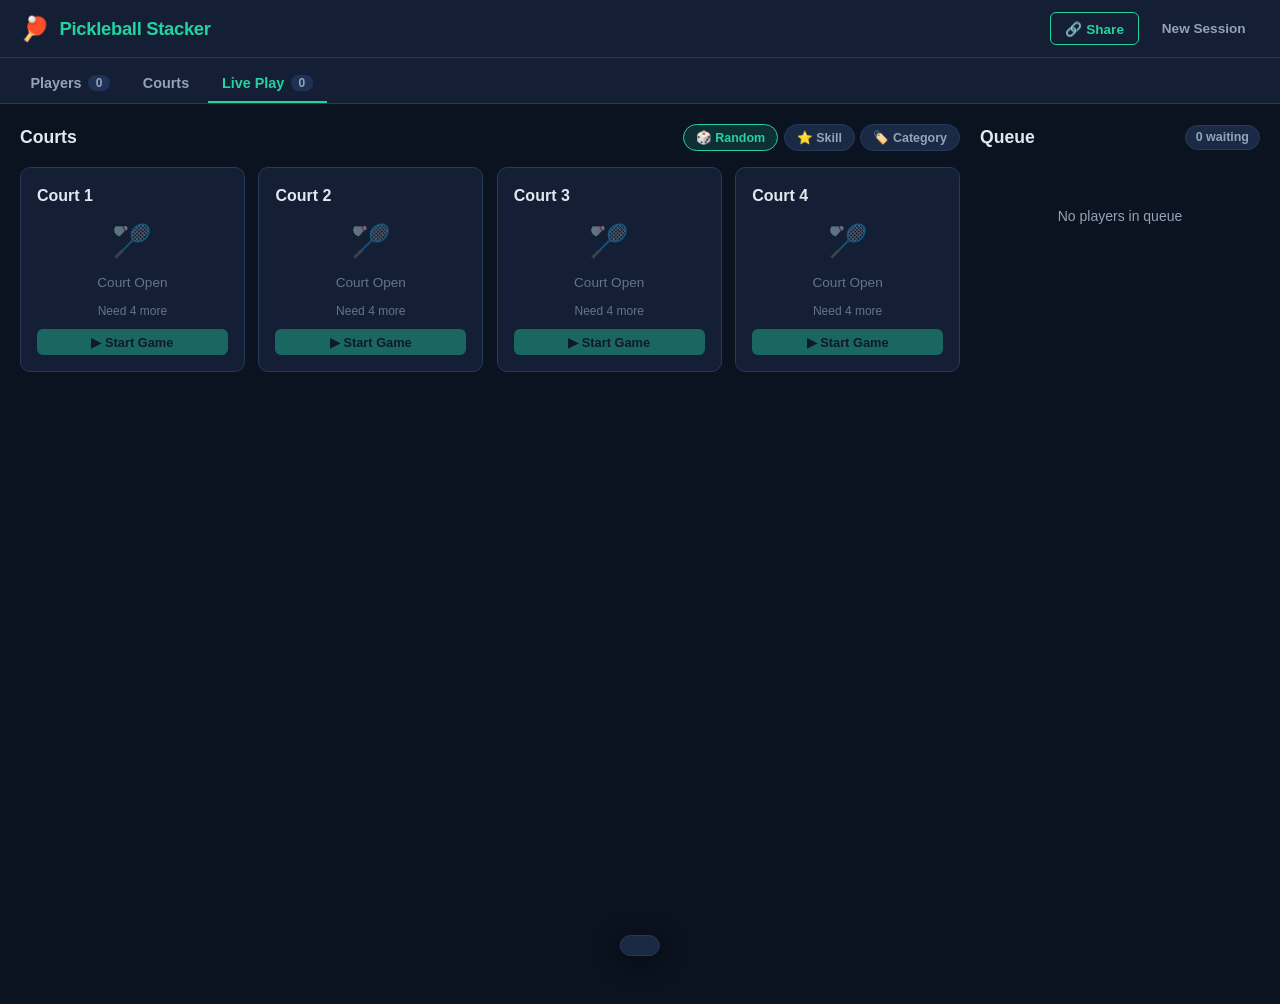
==== index.html @ a3f6d0ac "Add Pickleball Stacker open play management app Full-featured digital stacking app with: - Player ma" ====
<!DOCTYPE html>
<html lang="en">
<head>
  <meta charset="UTF-8">
  <meta name="viewport" content="width=device-width, initial-scale=1.0">
  <title>Pickleball Stacker</title>
  <link rel="stylesheet" href="styles.css">
</head>
<body>
<div id="app">

  <!-- Header -->
  <header class="app-header">
    <div class="header-left">
      <span class="app-logo">🏓</span>
      <span class="app-title">Pickleball Stacker</span>
    </div>
    <div class="header-right">
      <button class="btn btn-outline" onclick="showShareModal()">🔗 Share</button>
      <button class="btn btn-ghost" onclick="confirmNewSession()">New Session</button>
    </div>
  </header>

  <!-- Tab Navigation -->
  <nav class="tab-nav">
    <button class="tab-btn" data-tab="players" onclick="switchTab('players')">
      Players <span class="tab-badge" id="badge-players">0</span>
    </button>
    <button class="tab-btn" data-tab="courts" onclick="switchTab('courts')">Courts</button>
    <button class="tab-btn active" data-tab="play" onclick="switchTab('play')">
      Live Play <span class="tab-badge active" id="badge-playing">0</span>
    </button>
  </nav>

  <!-- Main Content -->
  <main class="main-content">

    <!-- ── Players Tab ── -->
    <div id="tab-players" class="tab-panel">
      <div class="panel-header">
        <div>
          <h2>Players</h2>
          <div class="player-stats" id="player-stats"></div>
        </div>
        <div class="panel-actions">
          <button class="btn btn-secondary" onclick="showBulkModal()">+ Bulk Add</button>
          <button class="btn btn-primary" onclick="showAddPlayerModal()">+ Add Player</button>
        </div>
      </div>
      <div id="players-list" class="players-list"></div>
      <div id="players-empty" class="empty-state">
        <div class="empty-icon">👥</div>
        <p>No players yet.</p>
        <p class="empty-hint">Add players to get started!</p>
      </div>
    </div>

    <!-- ── Courts Tab ── -->
    <div id="tab-courts" class="tab-panel">
      <div class="panel-header">
        <h2>Courts</h2>
        <div class="counter-control">
          <button class="counter-btn" onclick="removeCourt()">−</button>
          <span id="court-count-display">4</span>
          <span class="counter-label">courts</span>
          <button class="counter-btn" onclick="addCourt()">+</button>
        </div>
      </div>
      <div id="courts-config" class="courts-config-list"></div>

      <div class="settings-card">
        <h3>Pairing Mode</h3>
        <p class="setting-hint">How players are selected when a court opens up</p>
        <div class="btn-group" id="pairing-mode-group">
          <button class="btn btn-sm mode-btn active" data-mode="random" onclick="setPairingMode('random')">🎲 Random</button>
          <button class="btn btn-sm mode-btn" data-mode="skill" onclick="setPairingMode('skill')">⭐ By Skill</button>
          <button class="btn btn-sm mode-btn" data-mode="category" onclick="setPairingMode('category')">🏷️ By Category</button>
        </div>

        <h3 style="margin-top:1.5rem">Game Format</h3>
        <p class="setting-hint">What happens when a game ends</p>
        <div class="btn-group" id="format-group">
          <button class="btn btn-sm format-btn active" data-format="rotation" onclick="setGameFormat('rotation')">🔄 Full Rotation</button>
          <button class="btn btn-sm format-btn" data-format="winners" onclick="setGameFormat('winners')">👑 Winners Stay</button>
        </div>
      </div>
    </div>

    <!-- ── Live Play Tab ── -->
    <div id="tab-play" class="tab-panel active">
      <div class="live-layout">

        <!-- Courts Column -->
        <div class="live-courts-col">
          <div class="live-col-header">
            <h2>Courts</h2>
            <div class="pairing-pills" id="pairing-pills">
              <button class="pill active" data-mode="random" onclick="setPairingMode('random')">🎲 Random</button>
              <button class="pill" data-mode="skill" onclick="setPairingMode('skill')">⭐ Skill</button>
              <button class="pill" data-mode="category" onclick="setPairingMode('category')">🏷️ Category</button>
            </div>
          </div>
          <div id="courts-grid" class="courts-grid"></div>
        </div>

        <!-- Queue Column -->
        <div class="live-queue-col">
          <div class="live-col-header">
            <h2>Queue</h2>
            <span class="queue-badge" id="queue-count">0 waiting</span>
          </div>
          <div id="queue-list" class="queue-list"></div>
          <div id="queue-empty" class="empty-state small" style="display:none">
            <p>No players in queue</p>
          </div>

          <div class="sitting-section" id="sitting-section" style="display:none">
            <h3>Sitting Out</h3>
            <div id="sitting-list" class="sitting-list"></div>
          </div>
        </div>

      </div>
    </div>

  </main>
</div>

<!-- ══════════ MODALS ══════════ -->

<!-- Add / Edit Player -->
<div id="modal-player" class="modal-overlay" onclick="closeModal('modal-player')">
  <div class="modal" onclick="event.stopPropagation()">
    <div class="modal-header">
      <h3 id="modal-player-title">Add Player</h3>
      <button class="modal-close" onclick="closeModal('modal-player')">✕</button>
    </div>
    <div class="modal-body">
      <input type="hidden" id="edit-player-id">
      <div class="form-group">
        <label>Name</label>
        <input type="text" id="player-name-input" class="form-input" placeholder="Player name"
               onkeydown="if(event.key==='Enter') savePlayer()">
      </div>
      <div class="form-group">
        <label>Skill Level</label>
        <div class="star-input" id="skill-stars" data-target="skill-value"></div>
        <input type="hidden" id="skill-value" value="3">
        <div class="skill-labels">
          <span>1 – Beginner</span><span>3 – Intermediate</span><span>5 – Advanced</span>
        </div>
      </div>
      <div class="form-group">
        <label>Category</label>
        <select id="category-select" class="form-select"></select>
      </div>
      <div class="form-group">
        <label>Status</label>
        <select id="status-select" class="form-select">
          <option value="queue">In Queue</option>
          <option value="sitting">Sitting Out</option>
        </select>
      </div>
    </div>
    <div class="modal-footer">
      <button class="btn btn-ghost" onclick="closeModal('modal-player')">Cancel</button>
      <button class="btn btn-primary" onclick="savePlayer()">Save Player</button>
    </div>
  </div>
</div>

<!-- Bulk Add -->
<div id="modal-bulk" class="modal-overlay" onclick="closeModal('modal-bulk')">
  <div class="modal modal-wide" onclick="event.stopPropagation()">
    <div class="modal-header">
      <h3>Bulk Add Players</h3>
      <button class="modal-close" onclick="closeModal('modal-bulk')">✕</button>
    </div>
    <div class="modal-body">
      <p class="helper-text">One player per line. Optionally add skill (1–5) and category, comma-separated.</p>
      <div class="bulk-example">
        <strong>Examples:</strong><br>
        John Smith<br>
        Jane Doe, 4, Women's<br>
        Bob Jones, 3, Men's
      </div>
      <textarea id="bulk-text" class="form-textarea" rows="10"
                placeholder="John Smith&#10;Jane Doe, 4, Women's&#10;Bob Jones, 3, Men's"></textarea>
      <div class="form-row">
        <div class="form-group">
          <label>Default Skill</label>
          <div class="star-input" id="bulk-skill-stars" data-target="bulk-skill-value"></div>
          <input type="hidden" id="bulk-skill-value" value="3">
        </div>
        <div class="form-group">
          <label>Default Category</label>
          <select id="bulk-category" class="form-select"></select>
        </div>
      </div>
    </div>
    <div class="modal-footer">
      <button class="btn btn-ghost" onclick="closeModal('modal-bulk')">Cancel</button>
      <button class="btn btn-primary" onclick="bulkAddPlayers()">Add Players</button>
    </div>
  </div>
</div>

<!-- Share Session -->
<div id="modal-share" class="modal-overlay" onclick="closeModal('modal-share')">
  <div class="modal" onclick="event.stopPropagation()">
    <div class="modal-header">
      <h3>Share Session</h3>
      <button class="modal-close" onclick="closeModal('modal-share')">✕</button>
    </div>
    <div class="modal-body">
      <p class="helper-text">Send this link to transfer the session to another host. They'll see the current players, courts, and queue.</p>
      <div class="share-url-row">
        <input type="text" id="share-url-input" class="form-input" readonly>
        <button class="btn btn-primary" onclick="copyShareUrl()">Copy</button>
      </div>
      <p id="share-feedback" class="share-feedback"></p>
    </div>
  </div>
</div>

<!-- End Game -->
<div id="modal-end-game" class="modal-overlay" onclick="closeModal('modal-end-game')">
  <div class="modal" onclick="event.stopPropagation()">
    <div class="modal-header">
      <h3 id="end-game-title">End Game</h3>
      <button class="modal-close" onclick="closeModal('modal-end-game')">✕</button>
    </div>
    <div class="modal-body">
      <div class="end-game-teams">
        <div class="end-team" id="end-team1-display"></div>
        <div class="vs-badge">VS</div>
        <div class="end-team" id="end-team2-display"></div>
      </div>
      <p class="helper-text" style="margin-top:1rem;text-align:center">Who won, or rotate all out?</p>
    </div>
    <div class="modal-footer end-footer">
      <button class="btn btn-outline" onclick="resolveGame(null)">🔄 All Rotate</button>
      <button class="btn btn-success" onclick="resolveGame('team1')">🏆 Team 1 Wins</button>
      <button class="btn btn-success" onclick="resolveGame('team2')">🏆 Team 2 Wins</button>
    </div>
  </div>
</div>

<!-- Toast -->
<div id="toast" class="toast"></div>

<script src="app.js"></script>
</body>
</html>
---- styles.css ----
/* ============================================================
   PICKLEBALL STACKER — Styles
   ============================================================ */

:root {
  --bg:          #0b1220;
  --surface:     #141f35;
  --surface-2:   #1a2a45;
  --surface-3:   #1f3255;
  --border:      #263a5a;
  --primary:     #22d3a0;
  --primary-dk:  #16a07a;
  --secondary:   #fbbf24;
  --danger:      #f04438;
  --success:     #22c55e;
  --text:        #e2e8f0;
  --text-muted:  #94a3b8;
  --text-dim:    #64748b;
  --shadow:      0 4px 24px rgba(0,0,0,.5);
  --radius:      10px;
  --radius-sm:   6px;
  --header-h:    58px;
  --nav-h:       46px;
}

* { box-sizing: border-box; margin: 0; padding: 0; }

html, body { height: 100%; }

body {
  font-family: -apple-system, BlinkMacSystemFont, 'Segoe UI', sans-serif;
  background: var(--bg);
  color: var(--text);
  font-size: 14px;
  line-height: 1.5;
  overflow: hidden;
}

/* ── Header ── */
.app-header {
  height: var(--header-h);
  background: var(--surface);
  border-bottom: 1px solid var(--border);
  display: flex;
  align-items: center;
  justify-content: space-between;
  padding: 0 1.25rem;
  position: fixed;
  top: 0; left: 0; right: 0;
  z-index: 100;
}
.header-left { display: flex; align-items: center; gap: .6rem; }
.app-logo { font-size: 1.5rem; }
.app-title { font-size: 1.15rem; font-weight: 700; letter-spacing: -.3px; color: var(--primary); }
.header-right { display: flex; gap: .5rem; }

/* ── Tab Nav ── */
.tab-nav {
  height: var(--nav-h);
  background: var(--surface);
  border-bottom: 1px solid var(--border);
  display: flex;
  position: fixed;
  top: var(--header-h);
  left: 0; right: 0;
  z-index: 99;
  padding: 0 1rem;
  gap: .25rem;
  align-items: flex-end;
}
.tab-btn {
  background: none;
  border: none;
  border-bottom: 2px solid transparent;
  color: var(--text-muted);
  font-size: .9rem;
  font-weight: 600;
  padding: .6rem .9rem;
  cursor: pointer;
  display: flex;
  align-items: center;
  gap: .4rem;
  transition: color .15s, border-color .15s;
  white-space: nowrap;
}
.tab-btn:hover { color: var(--text); }
.tab-btn.active { color: var(--primary); border-bottom-color: var(--primary); }
.tab-badge {
  background: var(--surface-3);
  color: var(--text-muted);
  border-radius: 99px;
  padding: 1px 7px;
  font-size: .75rem;
  font-weight: 700;
  min-width: 22px;
  text-align: center;
}
.tab-badge.active { background: var(--primary-dk); color: #fff; }

/* ── Main Content ── */
.main-content {
  margin-top: calc(var(--header-h) + var(--nav-h));
  height: calc(100vh - var(--header-h) - var(--nav-h));
  overflow: hidden;
  position: relative;
}
.tab-panel {
  display: none;
  height: 100%;
  overflow-y: auto;
  padding: 1.25rem;
}
.tab-panel.active { display: block; }

/* ── Panel Header ── */
.panel-header {
  display: flex;
  align-items: center;
  justify-content: space-between;
  margin-bottom: 1.25rem;
  flex-wrap: wrap;
  gap: .75rem;
}
.panel-header h2 { font-size: 1.2rem; font-weight: 700; }
.panel-actions { display: flex; gap: .5rem; }
.player-stats { font-size: .82rem; color: var(--text-muted); margin-top: .2rem; }

/* ── Buttons ── */
.btn {
  display: inline-flex;
  align-items: center;
  gap: .35rem;
  border: none;
  border-radius: var(--radius-sm);
  font-size: .85rem;
  font-weight: 600;
  padding: .45rem .9rem;
  cursor: pointer;
  transition: background .15s, opacity .15s, transform .1s;
  white-space: nowrap;
  font-family: inherit;
}
.btn:active { transform: scale(.97); }
.btn-primary   { background: var(--primary);   color: #0b1220; }
.btn-primary:hover { background: #34e8b4; }
.btn-secondary { background: var(--surface-3); color: var(--text); }
.btn-secondary:hover { background: #263f6a; }
.btn-outline   { background: transparent; color: var(--primary); border: 1.5px solid var(--primary); }
.btn-outline:hover { background: rgba(34,211,160,.1); }
.btn-ghost     { background: transparent; color: var(--text-muted); }
.btn-ghost:hover { color: var(--text); }
.btn-danger    { background: var(--danger); color: #fff; }
.btn-danger:hover { background: #d93a2e; }
.btn-success   { background: var(--success); color: #fff; }
.btn-success:hover { background: #16a34a; }
.btn-sm { font-size: .8rem; padding: .35rem .7rem; }
.btn-icon { padding: .4rem .5rem; font-size: .9rem; }

.btn-group { display: flex; gap: .35rem; flex-wrap: wrap; }
.mode-btn, .format-btn { background: var(--surface-3); color: var(--text-muted); }
.mode-btn.active, .format-btn.active { background: var(--primary); color: #0b1220; }

/* ── Counter ── */
.counter-control {
  display: flex;
  align-items: center;
  gap: .5rem;
  font-size: .95rem;
  font-weight: 600;
}
.counter-btn {
  width: 30px; height: 30px;
  border-radius: 50%;
  border: 1.5px solid var(--border);
  background: var(--surface-2);
  color: var(--text);
  font-size: 1.1rem;
  cursor: pointer;
  display: flex;
  align-items: center;
  justify-content: center;
  transition: background .15s;
}
.counter-btn:hover { background: var(--surface-3); }
.counter-label { color: var(--text-muted); font-weight: 400; }

/* ── Players List ── */
.players-list { display: flex; flex-direction: column; gap: .5rem; }

.player-card {
  background: var(--surface);
  border: 1px solid var(--border);
  border-radius: var(--radius);
  padding: .75rem 1rem;
  display: flex;
  align-items: center;
  gap: .75rem;
  transition: border-color .15s;
}
.player-card:hover { border-color: var(--surface-3); }
.player-card.playing { border-color: var(--primary); border-left: 3px solid var(--primary); }
.player-card.sitting { opacity: .55; }

.player-num {
  color: var(--text-dim);
  font-size: .8rem;
  font-weight: 600;
  min-width: 1.5rem;
  text-align: right;
}
.player-name {
  font-weight: 600;
  font-size: .95rem;
  flex: 1;
  min-width: 0;
  overflow: hidden;
  text-overflow: ellipsis;
  white-space: nowrap;
}
.player-meta {
  display: flex;
  align-items: center;
  gap: .5rem;
  flex-shrink: 0;
}
.player-actions {
  display: flex;
  gap: .3rem;
  flex-shrink: 0;
}

/* ── Stars ── */
.stars {
  display: inline-flex;
  gap: 1px;
  font-size: .95rem;
}
.stars .s-on  { color: var(--secondary); }
.stars .s-off { color: var(--surface-3); }

.star-input {
  display: inline-flex;
  gap: 3px;
  cursor: pointer;
}
.star-input .star {
  font-size: 1.5rem;
  color: var(--surface-3);
  transition: color .1s, transform .1s;
  cursor: pointer;
  user-select: none;
}
.star-input .star.on { color: var(--secondary); }
.star-input .star:hover { transform: scale(1.2); }

.skill-labels {
  display: flex;
  justify-content: space-between;
  font-size: .72rem;
  color: var(--text-dim);
  margin-top: .25rem;
}

/* ── Category Tag ── */
.cat-tag {
  font-size: .72rem;
  font-weight: 600;
  padding: 2px 8px;
  border-radius: 99px;
  background: var(--surface-2);
  color: var(--text-muted);
  border: 1px solid var(--border);
  white-space: nowrap;
}
.cat-tag.mens      { background: #1e3a5f; color: #7eb8f7; border-color: #2a4f82; }
.cat-tag.womens    { background: #3d1f40; color: #e879f9; border-color: #5c2f60; }
.cat-tag.mixed     { background: #2d3a1a; color: #86efac; border-color: #3f5224; }
.cat-tag.beginner  { background: #2a1f0e; color: #fbbf24; border-color: #4a3518; }
.cat-tag.intermediate { background: #1a2a40; color: #60a5fa; border-color: #2a3f5f; }
.cat-tag.advanced  { background: #2a0e0e; color: #f87171; border-color: #4a1818; }
.cat-tag.any       { background: var(--surface-2); }

/* ── Status Badge ── */
.status-badge {
  font-size: .72rem;
  font-weight: 600;
  padding: 2px 8px;
  border-radius: 99px;
}
.status-badge.playing { background: rgba(34,211,160,.15); color: var(--primary); }
.status-badge.queue   { background: rgba(251,191,36,.12);  color: var(--secondary); }
.status-badge.sitting { background: var(--surface-2); color: var(--text-dim); }

/* ── Courts Config ── */
.courts-config-list { display: flex; flex-direction: column; gap: .75rem; margin-bottom: 1.5rem; }

.court-config-card {
  background: var(--surface);
  border: 1px solid var(--border);
  border-radius: var(--radius);
  padding: .85rem 1.1rem;
  display: flex;
  align-items: center;
  gap: .85rem;
  flex-wrap: wrap;
}
.court-config-name { font-weight: 700; font-size: .95rem; min-width: 70px; }
.court-config-row { display: flex; align-items: center; gap: .5rem; flex-wrap: wrap; flex: 1; }
.form-input-sm {
  background: var(--surface-2);
  border: 1px solid var(--border);
  border-radius: var(--radius-sm);
  color: var(--text);
  padding: .35rem .6rem;
  font-size: .85rem;
  font-family: inherit;
  outline: none;
  width: 140px;
}
.form-input-sm:focus { border-color: var(--primary); }

.court-exclusive-toggle {
  display: flex;
  align-items: center;
  gap: .4rem;
  font-size: .82rem;
  color: var(--text-muted);
  cursor: pointer;
  user-select: none;
}
.court-exclusive-toggle input[type=checkbox] { accent-color: var(--primary); width: 14px; height: 14px; }

/* ── Settings Card ── */
.settings-card {
  background: var(--surface);
  border: 1px solid var(--border);
  border-radius: var(--radius);
  padding: 1.25rem;
}
.settings-card h3 { font-size: .95rem; font-weight: 700; margin-bottom: .35rem; }
.setting-hint { font-size: .8rem; color: var(--text-muted); margin-bottom: .75rem; }

/* ── Live Play Layout ── */
.live-layout {
  display: grid;
  grid-template-columns: 1fr 280px;
  gap: 1.25rem;
  height: 100%;
}
@media (max-width: 700px) {
  .live-layout { grid-template-columns: 1fr; height: auto; }
}

.live-courts-col, .live-queue-col { display: flex; flex-direction: column; gap: 1rem; min-height: 0; }
.live-col-header {
  display: flex;
  align-items: center;
  justify-content: space-between;
  gap: .75rem;
  flex-wrap: wrap;
}
.live-col-header h2 { font-size: 1.1rem; font-weight: 700; }

/* ── Pairing Pills ── */
.pairing-pills { display: flex; gap: .35rem; }
.pill {
  background: var(--surface-2);
  border: 1.5px solid var(--border);
  border-radius: 99px;
  color: var(--text-muted);
  font-size: .78rem;
  font-weight: 600;
  padding: .3rem .75rem;
  cursor: pointer;
  transition: all .15s;
  white-space: nowrap;
  font-family: inherit;
}
.pill:hover { color: var(--text); border-color: var(--surface-3); }
.pill.active { background: rgba(34,211,160,.15); color: var(--primary); border-color: var(--primary); }

/* ── Courts Grid ── */
.courts-grid {
  display: grid;
  grid-template-columns: repeat(auto-fill, minmax(220px, 1fr));
  gap: .85rem;
}

.court-card {
  background: var(--surface);
  border: 1px solid var(--border);
  border-radius: var(--radius);
  padding: 1rem;
  display: flex;
  flex-direction: column;
  gap: .6rem;
  min-height: 180px;
  transition: border-color .2s;
}
.court-card.active-game {
  border-color: var(--primary);
  box-shadow: 0 0 0 1px var(--primary-dk);
}
.court-card.exclusive { border-color: var(--secondary); }

.court-card-header {
  display: flex;
  align-items: center;
  justify-content: space-between;
}
.court-card-name { font-weight: 700; font-size: 1rem; }
.court-card-timer {
  font-size: .82rem;
  color: var(--primary);
  font-weight: 600;
  font-variant-numeric: tabular-nums;
}
.court-exclusive-label {
  font-size: .72rem;
  font-weight: 600;
  color: var(--secondary);
  padding: 2px 8px;
  background: rgba(251,191,36,.1);
  border-radius: 99px;
  border: 1px solid rgba(251,191,36,.3);
}

.court-teams {
  flex: 1;
  display: flex;
  flex-direction: column;
  gap: .5rem;
}
.team-row {
  background: var(--surface-2);
  border-radius: var(--radius-sm);
  padding: .5rem .7rem;
}
.team-label {
  font-size: .7rem;
  font-weight: 700;
  color: var(--text-dim);
  text-transform: uppercase;
  letter-spacing: .05em;
  margin-bottom: .25rem;
}
.team-players {
  display: flex;
  flex-direction: column;
  gap: .15rem;
}
.team-player-name {
  font-size: .88rem;
  font-weight: 500;
}
.vs-row {
  text-align: center;
  font-size: .75rem;
  font-weight: 700;
  color: var(--text-dim);
  letter-spacing: .1em;
}

.court-open {
  flex: 1;
  display: flex;
  flex-direction: column;
  align-items: center;
  justify-content: center;
  gap: .5rem;
  color: var(--text-dim);
  font-size: .85rem;
}
.court-open-icon { font-size: 2rem; opacity: .4; }

.court-card-footer { display: flex; gap: .5rem; }
.court-card-footer .btn { flex: 1; justify-content: center; }

/* ── Queue ── */
.queue-badge {
  background: var(--surface-2);
  color: var(--text-muted);
  font-size: .78rem;
  font-weight: 600;
  padding: 2px 10px;
  border-radius: 99px;
  border: 1px solid var(--border);
}

.queue-list { display: flex; flex-direction: column; gap: .35rem; }

.queue-item {
  background: var(--surface);
  border: 1px solid var(--border);
  border-radius: var(--radius-sm);
  padding: .55rem .75rem;
  display: flex;
  align-items: center;
  gap: .5rem;
  transition: border-color .15s;
}
.queue-item:hover { border-color: var(--surface-3); }
.queue-pos {
  font-size: .75rem;
  font-weight: 700;
  color: var(--text-dim);
  min-width: 1.4rem;
  text-align: center;
}
.queue-name {
  flex: 1;
  font-weight: 500;
  font-size: .88rem;
  overflow: hidden;
  text-overflow: ellipsis;
  white-space: nowrap;
}
.queue-stars { font-size: .75rem; }
.queue-actions { display: flex; gap: .2rem; flex-shrink: 0; }

.queue-move-btn {
  background: none;
  border: none;
  color: var(--text-dim);
  cursor: pointer;
  padding: .2rem .25rem;
  font-size: .8rem;
  border-radius: 3px;
  transition: color .15s;
}
.queue-move-btn:hover { color: var(--text); }

.queue-sit-btn {
  background: none;
  border: 1px solid var(--border);
  border-radius: 4px;
  color: var(--text-dim);
  font-size: .72rem;
  padding: .15rem .4rem;
  cursor: pointer;
  transition: all .15s;
}
.queue-sit-btn:hover { color: var(--danger); border-color: var(--danger); }

/* ── Sitting Out ── */
.sitting-section { margin-top: 1rem; }
.sitting-section h3 { font-size: .85rem; font-weight: 700; color: var(--text-muted); margin-bottom: .5rem; }
.sitting-list { display: flex; flex-direction: column; gap: .3rem; }

.sitting-item {
  background: var(--surface);
  border: 1px solid var(--border);
  border-radius: var(--radius-sm);
  padding: .45rem .75rem;
  display: flex;
  align-items: center;
  gap: .5rem;
  opacity: .65;
}
.sitting-name { flex: 1; font-size: .85rem; overflow: hidden; text-overflow: ellipsis; white-space: nowrap; }
.sitting-rejoin {
  background: none;
  border: 1px solid var(--border);
  border-radius: 4px;
  color: var(--primary);
  font-size: .72rem;
  padding: .15rem .45rem;
  cursor: pointer;
  transition: all .15s;
}
.sitting-rejoin:hover { background: rgba(34,211,160,.1); }

/* ── Modals ── */
.modal-overlay {
  display: none;
  position: fixed;
  inset: 0;
  background: rgba(0,0,0,.65);
  backdrop-filter: blur(2px);
  z-index: 200;
  align-items: center;
  justify-content: center;
  padding: 1rem;
}
.modal-overlay.open { display: flex; }

.modal {
  background: var(--surface);
  border: 1px solid var(--border);
  border-radius: 14px;
  box-shadow: var(--shadow);
  width: 100%;
  max-width: 440px;
  max-height: 90vh;
  overflow-y: auto;
  animation: slideUp .2s ease;
}
.modal-wide { max-width: 560px; }

@keyframes slideUp {
  from { opacity: 0; transform: translateY(16px); }
  to   { opacity: 1; transform: translateY(0); }
}

.modal-header {
  display: flex;
  align-items: center;
  justify-content: space-between;
  padding: 1.1rem 1.25rem .85rem;
  border-bottom: 1px solid var(--border);
}
.modal-header h3 { font-size: 1rem; font-weight: 700; }
.modal-close {
  background: none;
  border: none;
  color: var(--text-muted);
  font-size: 1rem;
  cursor: pointer;
  padding: .2rem .4rem;
  border-radius: 4px;
  transition: color .15s;
}
.modal-close:hover { color: var(--text); }

.modal-body { padding: 1.1rem 1.25rem; display: flex; flex-direction: column; gap: .9rem; }
.modal-footer {
  padding: .85rem 1.25rem 1.1rem;
  display: flex;
  justify-content: flex-end;
  gap: .5rem;
  border-top: 1px solid var(--border);
}
.end-footer { justify-content: space-between; flex-wrap: wrap; }

/* ── Forms ── */
.form-group { display: flex; flex-direction: column; gap: .4rem; }
.form-group label { font-size: .82rem; font-weight: 600; color: var(--text-muted); }
.form-input {
  background: var(--surface-2);
  border: 1.5px solid var(--border);
  border-radius: var(--radius-sm);
  color: var(--text);
  padding: .55rem .75rem;
  font-size: .9rem;
  font-family: inherit;
  outline: none;
  width: 100%;
  transition: border-color .15s;
}
.form-input:focus { border-color: var(--primary); }
.form-select {
  background: var(--surface-2);
  border: 1.5px solid var(--border);
  border-radius: var(--radius-sm);
  color: var(--text);
  padding: .55rem .75rem;
  font-size: .9rem;
  font-family: inherit;
  outline: none;
  width: 100%;
  cursor: pointer;
  transition: border-color .15s;
  appearance: auto;
}
.form-select:focus { border-color: var(--primary); }
.form-select option { background: var(--surface); }
.form-textarea {
  background: var(--surface-2);
  border: 1.5px solid var(--border);
  border-radius: var(--radius-sm);
  color: var(--text);
  padding: .6rem .75rem;
  font-size: .85rem;
  font-family: inherit;
  outline: none;
  width: 100%;
  resize: vertical;
  transition: border-color .15s;
}
.form-textarea:focus { border-color: var(--primary); }

.form-row { display: grid; grid-template-columns: 1fr 1fr; gap: .85rem; }
.helper-text { font-size: .82rem; color: var(--text-muted); line-height: 1.5; }
.bulk-example {
  font-size: .8rem;
  color: var(--text-dim);
  background: var(--surface-2);
  border: 1px solid var(--border);
  border-radius: var(--radius-sm);
  padding: .6rem .85rem;
  line-height: 1.7;
}

/* ── Share ── */
.share-url-row { display: flex; gap: .5rem; }
.share-url-row .form-input { font-size: .78rem; }
.share-feedback { font-size: .82rem; color: var(--primary); min-height: 1.2rem; }

/* ── End Game Modal ── */
.end-game-teams {
  display: flex;
  gap: .75rem;
  align-items: center;
}
.end-team {
  flex: 1;
  background: var(--surface-2);
  border: 1px solid var(--border);
  border-radius: var(--radius-sm);
  padding: .75rem;
}
.end-team-label {
  font-size: .72rem;
  font-weight: 700;
  text-transform: uppercase;
  letter-spacing: .05em;
  color: var(--text-dim);
  margin-bottom: .35rem;
}
.end-team-player { font-size: .88rem; font-weight: 500; padding: .1rem 0; }
.vs-badge {
  font-size: .8rem;
  font-weight: 700;
  color: var(--text-dim);
  letter-spacing: .1em;
}

/* ── Empty State ── */
.empty-state {
  display: flex;
  flex-direction: column;
  align-items: center;
  justify-content: center;
  padding: 3rem 1rem;
  gap: .5rem;
  color: var(--text-muted);
  text-align: center;
}
.empty-state.small { padding: 1.5rem; }
.empty-icon { font-size: 2.5rem; opacity: .5; }
.empty-hint { font-size: .82rem; color: var(--text-dim); }

/* ── Toast ── */
.toast {
  position: fixed;
  bottom: 1.5rem;
  left: 50%;
  transform: translateX(-50%) translateY(80px);
  background: var(--surface-2);
  border: 1px solid var(--border);
  border-radius: 99px;
  padding: .6rem 1.2rem;
  font-size: .85rem;
  font-weight: 600;
  color: var(--text);
  box-shadow: var(--shadow);
  z-index: 999;
  transition: transform .3s ease;
  white-space: nowrap;
  pointer-events: none;
}
.toast.show { transform: translateX(-50%) translateY(0); }

/* ── Responsive ── */
@media (max-width: 480px) {
  .panel-header { flex-direction: column; align-items: flex-start; }
  .header-right .btn-ghost { display: none; }
  .form-row { grid-template-columns: 1fr; }
  .live-layout { overflow-y: auto; }
}
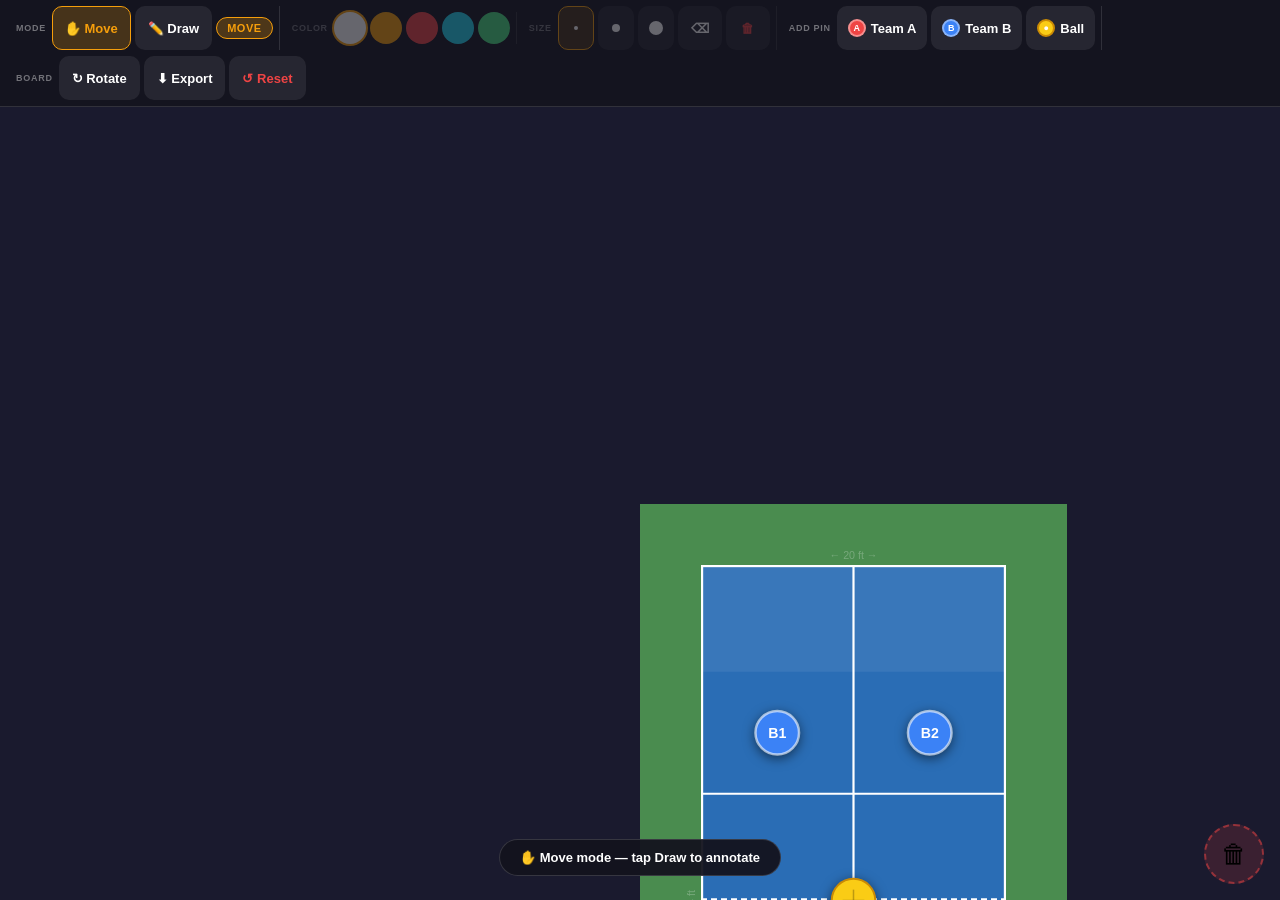
==== commit 2af63767: "Fix Netlify root: replace index.html with Pickleball Canvas Netlify auto-serves index.html at /, byp" ====
--- a/index.html
+++ b/index.html
@@ -1,254 +1,906 @@
 <!DOCTYPE html>
 <html lang="en">
 <head>
-  <meta charset="UTF-8">
-  <meta name="viewport" content="width=device-width, initial-scale=1.0">
-  <title>Pickleball Stacker</title>
-  <link rel="stylesheet" href="styles.css">
+<meta charset="UTF-8" />
+<meta name="viewport" content="width=device-width, initial-scale=1.0, maximum-scale=1.0, user-scalable=no, viewport-fit=cover" />
+<meta name="apple-mobile-web-app-capable" content="yes" />
+<meta name="apple-mobile-web-app-status-bar-style" content="black-translucent" />
+<title>Pickleball Canvas</title>
+<style>
+  /* ─── Reset & base ─────────────────────────────────────────── */
+  *, *::before, *::after { box-sizing: border-box; margin: 0; padding: 0; }
+
+  :root {
+    /* Court colors — change here to retheme */
+    --court-surface: #2a6db5;
+    --court-surround: #4a8c4f;
+    --court-line: #ffffff;
+    --court-kitchen-fill: rgba(255,255,255,0.06);
+    --net-color: #ffffff;
+
+    /* UI */
+    --toolbar-bg: rgba(20,20,30,0.92);
+    --toolbar-border: rgba(255,255,255,0.12);
+    --accent: #f59e0b;
+    --btn-h: 44px;
+    --radius: 10px;
+    --safe-top: env(safe-area-inset-top, 0px);
+    --safe-bottom: env(safe-area-inset-bottom, 0px);
+    --safe-left: env(safe-area-inset-left, 0px);
+    --safe-right: env(safe-area-inset-right, 0px);
+  }
+
+  html, body {
+    width: 100%; height: 100%;
+    overflow: hidden;
+    background: #1a1a2e;
+    font-family: -apple-system, BlinkMacSystemFont, 'SF Pro Display', sans-serif;
+    -webkit-tap-highlight-color: transparent;
+    touch-action: none; /* prevents page scroll/zoom */
+    user-select: none;
+    -webkit-user-select: none;
+  }
+
+  /* ─── App shell ─────────────────────────────────────────────── */
+  #app {
+    display: flex;
+    flex-direction: column;
+    width: 100%;
+    height: 100%;
+    padding-top: var(--safe-top);
+    padding-bottom: var(--safe-bottom);
+    padding-left: var(--safe-left);
+    padding-right: var(--safe-right);
+  }
+
+  /* ─── Toolbar ───────────────────────────────────────────────── */
+  #toolbar {
+    flex-shrink: 0;
+    display: flex;
+    align-items: center;
+    gap: 6px;
+    padding: 6px 10px;
+    background: var(--toolbar-bg);
+    border-bottom: 1px solid var(--toolbar-border);
+    overflow-x: auto;
+    -webkit-overflow-scrolling: touch;
+    scrollbar-width: none;
+    flex-wrap: wrap;
+    min-height: 58px;
+  }
+  #toolbar::-webkit-scrollbar { display: none; }
+
+  .toolbar-group {
+    display: flex;
+    align-items: center;
+    gap: 4px;
+    padding: 0 6px;
+    border-right: 1px solid var(--toolbar-border);
+    flex-shrink: 0;
+  }
+  .toolbar-group:last-child { border-right: none; }
+
+  .toolbar-label {
+    font-size: 9px;
+    font-weight: 700;
+    letter-spacing: 0.08em;
+    text-transform: uppercase;
+    color: rgba(255,255,255,0.4);
+    margin-right: 2px;
+    white-space: nowrap;
+  }
+
+  /* Generic button */
+  .btn {
+    display: flex;
+    align-items: center;
+    justify-content: center;
+    min-width: var(--btn-h);
+    height: var(--btn-h);
+    padding: 0 12px;
+    border-radius: var(--radius);
+    border: 1.5px solid transparent;
+    font-size: 13px;
+    font-weight: 600;
+    color: #fff;
+    background: rgba(255,255,255,0.08);
+    cursor: pointer;
+    transition: background 0.15s, border-color 0.15s, transform 0.1s;
+    flex-shrink: 0;
+    gap: 6px;
+    white-space: nowrap;
+    -webkit-tap-highlight-color: transparent;
+    touch-action: manipulation;
+  }
+  .btn:active { transform: scale(0.94); background: rgba(255,255,255,0.16); }
+  .btn.active {
+    background: rgba(245,158,11,0.22);
+    border-color: var(--accent);
+    color: var(--accent);
+  }
+  .btn.danger { color: #ef4444; }
+  .btn.danger:active { background: rgba(239,68,68,0.2); }
+
+  /* Icon-only square button */
+  .btn-icon {
+    min-width: var(--btn-h);
+    width: var(--btn-h);
+    padding: 0;
+  }
+
+  /* Color swatch buttons */
+  .color-btn {
+    width: 32px; height: 32px;
+    border-radius: 50%;
+    border: 2.5px solid transparent;
+    cursor: pointer;
+    flex-shrink: 0;
+    transition: transform 0.1s, border-color 0.15s;
+    -webkit-tap-highlight-color: transparent;
+    touch-action: manipulation;
+  }
+  .color-btn:active { transform: scale(0.88); }
+  .color-btn.active { border-color: #fff; box-shadow: 0 0 0 2px var(--accent); }
+
+  /* Thickness buttons */
+  .thick-btn {
+    display: flex; align-items: center; justify-content: center;
+    width: 36px; height: var(--btn-h);
+    border-radius: var(--radius);
+    border: 1.5px solid transparent;
+    background: rgba(255,255,255,0.08);
+    cursor: pointer;
+    flex-shrink: 0;
+    transition: background 0.15s, border-color 0.15s;
+    -webkit-tap-highlight-color: transparent;
+    touch-action: manipulation;
+  }
+  .thick-btn.active {
+    background: rgba(245,158,11,0.22);
+    border-color: var(--accent);
+  }
+  .thick-dot {
+    background: #fff;
+    border-radius: 50%;
+  }
+
+  /* Pin palette buttons */
+  .pin-btn {
+    display: flex; align-items: center; justify-content: center;
+    gap: 5px;
+    padding: 0 10px;
+  }
+  .pin-dot {
+    width: 18px; height: 18px;
+    border-radius: 50%;
+    border: 2px solid rgba(255,255,255,0.4);
+    display: flex; align-items: center; justify-content: center;
+    font-size: 9px; font-weight: 800; color: #fff;
+    flex-shrink: 0;
+  }
+
+  /* Mode indicator badge */
+  #mode-badge {
+    font-size: 11px;
+    font-weight: 700;
+    letter-spacing: 0.05em;
+    padding: 4px 10px;
+    border-radius: 20px;
+    background: rgba(245,158,11,0.25);
+    color: var(--accent);
+    border: 1px solid var(--accent);
+    flex-shrink: 0;
+  }
+
+  /* ─── Canvas wrapper ────────────────────────────────────────── */
+  #canvas-wrapper {
+    flex: 1;
+    position: relative;
+    overflow: hidden;
+    display: flex;
+    align-items: center;
+    justify-content: center;
+  }
+
+  /* All layers share same size, stacked via position:absolute */
+  .layer {
+    position: absolute;
+    top: 0; left: 0;
+    touch-action: none;
+  }
+
+  /* ─── Trash zone ────────────────────────────────────────────── */
+  #trash-zone {
+    position: absolute;
+    bottom: 16px; right: 16px;
+    width: 60px; height: 60px;
+    border-radius: 50%;
+    background: rgba(239,68,68,0.15);
+    border: 2px dashed rgba(239,68,68,0.5);
+    display: flex; align-items: center; justify-content: center;
+    font-size: 26px;
+    transition: background 0.2s, border-color 0.2s, transform 0.2s;
+    pointer-events: none; /* dragging logic handles hit-test */
+  }
+  #trash-zone.hot {
+    background: rgba(239,68,68,0.4);
+    border-color: #ef4444;
+    transform: scale(1.15);
+  }
+
+  /* ─── Court rotation wrapper ────────────────────────────────── */
+  #court-rotate {
+    transition: transform 0.4s cubic-bezier(0.4,0,0.2,1);
+    position: relative;
+    flex-shrink: 0;
+  }
+
+  /* ─── Toast ─────────────────────────────────────────────────── */
+  #toast {
+    position: fixed;
+    bottom: calc(24px + var(--safe-bottom));
+    left: 50%;
+    transform: translateX(-50%) translateY(20px);
+    background: rgba(20,20,30,0.95);
+    color: #fff;
+    padding: 10px 20px;
+    border-radius: 20px;
+    font-size: 13px;
+    font-weight: 600;
+    pointer-events: none;
+    opacity: 0;
+    transition: opacity 0.25s, transform 0.25s;
+    z-index: 999;
+    border: 1px solid rgba(255,255,255,0.15);
+  }
+  #toast.show {
+    opacity: 1;
+    transform: translateX(-50%) translateY(0);
+  }
+</style>
 </head>
 <body>
 <div id="app">
-
-  <!-- Header -->
-  <header class="app-header">
-    <div class="header-left">
-      <span class="app-logo">🏓</span>
-      <span class="app-title">Pickleball Stacker</span>
+  <!-- ═══ TOOLBAR ═══════════════════════════════════════════════ -->
+  <div id="toolbar">
+
+    <!-- Mode toggle -->
+    <div class="toolbar-group">
+      <span class="toolbar-label">Mode</span>
+      <button class="btn active" id="btn-move" onclick="setMode('move')">✋ Move</button>
+      <button class="btn" id="btn-draw" onclick="setMode('draw')">✏️ Draw</button>
+      <span id="mode-badge">MOVE</span>
     </div>
-    <div class="header-right">
-      <button class="btn btn-outline" onclick="showShareModal()">🔗 Share</button>
-      <button class="btn btn-ghost" onclick="confirmNewSession()">New Session</button>
+
+    <!-- Draw tools (shown in draw mode) -->
+    <div class="toolbar-group" id="draw-tools">
+      <span class="toolbar-label">Color</span>
+      <!-- Preset colors: white, yellow, red, cyan, lime -->
+      <div class="color-btn active" style="background:#ffffff;" data-color="#ffffff" onclick="setColor(this)"></div>
+      <div class="color-btn" style="background:#f59e0b;" data-color="#f59e0b" onclick="setColor(this)"></div>
+      <div class="color-btn" style="background:#ef4444;" data-color="#ef4444" onclick="setColor(this)"></div>
+      <div class="color-btn" style="background:#22d3ee;" data-color="#22d3ee" onclick="setColor(this)"></div>
+      <div class="color-btn" style="background:#4ade80;" data-color="#4ade80" onclick="setColor(this)"></div>
     </div>
-  </header>
-
-  <!-- Tab Navigation -->
-  <nav class="tab-nav">
-    <button class="tab-btn" data-tab="players" onclick="switchTab('players')">
-      Players <span class="tab-badge" id="badge-players">0</span>
-    </button>
-    <button class="tab-btn" data-tab="courts" onclick="switchTab('courts')">Courts</button>
-    <button class="tab-btn active" data-tab="play" onclick="switchTab('play')">
-      Live Play <span class="tab-badge active" id="badge-playing">0</span>
-    </button>
-  </nav>
-
-  <!-- Main Content -->
-  <main class="main-content">
-
-    <!-- ── Players Tab ── -->
-    <div id="tab-players" class="tab-panel">
-      <div class="panel-header">
-        <div>
-          <h2>Players</h2>
-          <div class="player-stats" id="player-stats"></div>
-        </div>
-        <div class="panel-actions">
-          <button class="btn btn-secondary" onclick="showBulkModal()">+ Bulk Add</button>
-          <button class="btn btn-primary" onclick="showAddPlayerModal()">+ Add Player</button>
-        </div>
-      </div>
-      <div id="players-list" class="players-list"></div>
-      <div id="players-empty" class="empty-state">
-        <div class="empty-icon">👥</div>
-        <p>No players yet.</p>
-        <p class="empty-hint">Add players to get started!</p>
-      </div>
+
+    <div class="toolbar-group" id="draw-thickness">
+      <span class="toolbar-label">Size</span>
+      <div class="thick-btn active" data-size="2" onclick="setThickness(this)"><div class="thick-dot" style="width:4px;height:4px;"></div></div>
+      <div class="thick-btn" data-size="5" onclick="setThickness(this)"><div class="thick-dot" style="width:8px;height:8px;"></div></div>
+      <div class="thick-btn" data-size="10" onclick="setThickness(this)"><div class="thick-dot" style="width:14px;height:14px;"></div></div>
+      <button class="btn btn-icon" id="btn-eraser" onclick="toggleEraser()" title="Eraser">⌫</button>
+      <button class="btn danger btn-icon" onclick="clearDrawing()" title="Clear drawing">🗑</button>
     </div>
 
-    <!-- ── Courts Tab ── -->
-    <div id="tab-courts" class="tab-panel">
-      <div class="panel-header">
-        <h2>Courts</h2>
-        <div class="counter-control">
-          <button class="counter-btn" onclick="removeCourt()">−</button>
-          <span id="court-count-display">4</span>
-          <span class="counter-label">courts</span>
-          <button class="counter-btn" onclick="addCourt()">+</button>
-        </div>
-      </div>
-      <div id="courts-config" class="courts-config-list"></div>
-
-      <div class="settings-card">
-        <h3>Pairing Mode</h3>
-        <p class="setting-hint">How players are selected when a court opens up</p>
-        <div class="btn-group" id="pairing-mode-group">
-          <button class="btn btn-sm mode-btn active" data-mode="random" onclick="setPairingMode('random')">🎲 Random</button>
-          <button class="btn btn-sm mode-btn" data-mode="skill" onclick="setPairingMode('skill')">⭐ By Skill</button>
-          <button class="btn btn-sm mode-btn" data-mode="category" onclick="setPairingMode('category')">🏷️ By Category</button>
-        </div>
-
-        <h3 style="margin-top:1.5rem">Game Format</h3>
-        <p class="setting-hint">What happens when a game ends</p>
-        <div class="btn-group" id="format-group">
-          <button class="btn btn-sm format-btn active" data-format="rotation" onclick="setGameFormat('rotation')">🔄 Full Rotation</button>
-          <button class="btn btn-sm format-btn" data-format="winners" onclick="setGameFormat('winners')">👑 Winners Stay</button>
-        </div>
-      </div>
+    <!-- Pin palette -->
+    <div class="toolbar-group">
+      <span class="toolbar-label">Add Pin</span>
+      <button class="btn pin-btn" onclick="addPin('A')">
+        <div class="pin-dot" style="background:#ef4444;">A</div>Team A
+      </button>
+      <button class="btn pin-btn" onclick="addPin('B')">
+        <div class="pin-dot" style="background:#3b82f6;">B</div>Team B
+      </button>
+      <button class="btn pin-btn" onclick="addPin('ball')">
+        <div class="pin-dot" style="background:#facc15;border-color:#ca8a04;">●</div>Ball
+      </button>
     </div>
 
-    <!-- ── Live Play Tab ── -->
-    <div id="tab-play" class="tab-panel active">
-      <div class="live-layout">
-
-        <!-- Courts Column -->
-        <div class="live-courts-col">
-          <div class="live-col-header">
-            <h2>Courts</h2>
-            <div class="pairing-pills" id="pairing-pills">
-              <button class="pill active" data-mode="random" onclick="setPairingMode('random')">🎲 Random</button>
-              <button class="pill" data-mode="skill" onclick="setPairingMode('skill')">⭐ Skill</button>
-              <button class="pill" data-mode="category" onclick="setPairingMode('category')">🏷️ Category</button>
-            </div>
-          </div>
-          <div id="courts-grid" class="courts-grid"></div>
-        </div>
-
-        <!-- Queue Column -->
-        <div class="live-queue-col">
-          <div class="live-col-header">
-            <h2>Queue</h2>
-            <span class="queue-badge" id="queue-count">0 waiting</span>
-          </div>
-          <div id="queue-list" class="queue-list"></div>
-          <div id="queue-empty" class="empty-state small" style="display:none">
-            <p>No players in queue</p>
-          </div>
-
-          <div class="sitting-section" id="sitting-section" style="display:none">
-            <h3>Sitting Out</h3>
-            <div id="sitting-list" class="sitting-list"></div>
-          </div>
-        </div>
-
-      </div>
+    <!-- Board controls -->
+    <div class="toolbar-group">
+      <span class="toolbar-label">Board</span>
+      <button class="btn" onclick="toggleRotation()">↻ Rotate</button>
+      <button class="btn" onclick="exportImage()">⬇ Export</button>
+      <button class="btn danger" onclick="resetBoard()">↺ Reset</button>
     </div>
 
-  </main>
-</div>
-
-<!-- ══════════ MODALS ══════════ -->
-
-<!-- Add / Edit Player -->
-<div id="modal-player" class="modal-overlay" onclick="closeModal('modal-player')">
-  <div class="modal" onclick="event.stopPropagation()">
-    <div class="modal-header">
-      <h3 id="modal-player-title">Add Player</h3>
-      <button class="modal-close" onclick="closeModal('modal-player')">✕</button>
+  </div>
+
+  <!-- ═══ CANVAS AREA ══════════════════════════════════════════ -->
+  <div id="canvas-wrapper">
+    <!-- Court rotation wrapper — rotated by JS -->
+    <div id="court-rotate">
+      <!-- Layer 1: court background (drawn once) -->
+      <canvas id="court-canvas" class="layer"></canvas>
+      <!-- Layer 2: drawing annotations -->
+      <canvas id="draw-canvas" class="layer"></canvas>
+      <!-- Layer 3: pins (SVG so each pin is individually targetable) -->
+      <svg id="pin-layer" class="layer" style="overflow:visible;"></svg>
     </div>
-    <div class="modal-body">
-      <input type="hidden" id="edit-player-id">
-      <div class="form-group">
-        <label>Name</label>
-        <input type="text" id="player-name-input" class="form-input" placeholder="Player name"
-               onkeydown="if(event.key==='Enter') savePlayer()">
-      </div>
-      <div class="form-group">
-        <label>Skill Level</label>
-        <div class="star-input" id="skill-stars" data-target="skill-value"></div>
-        <input type="hidden" id="skill-value" value="3">
-        <div class="skill-labels">
-          <span>1 – Beginner</span><span>3 – Intermediate</span><span>5 – Advanced</span>
-        </div>
-      </div>
-      <div class="form-group">
-        <label>Category</label>
-        <select id="category-select" class="form-select"></select>
-      </div>
-      <div class="form-group">
-        <label>Status</label>
-        <select id="status-select" class="form-select">
-          <option value="queue">In Queue</option>
-          <option value="sitting">Sitting Out</option>
-        </select>
-      </div>
-    </div>
-    <div class="modal-footer">
-      <button class="btn btn-ghost" onclick="closeModal('modal-player')">Cancel</button>
-      <button class="btn btn-primary" onclick="savePlayer()">Save Player</button>
-    </div>
+
+    <!-- Trash zone overlay (outside court-rotate so it stays fixed) -->
+    <div id="trash-zone">🗑</div>
   </div>
 </div>
 
-<!-- Bulk Add -->
-<div id="modal-bulk" class="modal-overlay" onclick="closeModal('modal-bulk')">
-  <div class="modal modal-wide" onclick="event.stopPropagation()">
-    <div class="modal-header">
-      <h3>Bulk Add Players</h3>
-      <button class="modal-close" onclick="closeModal('modal-bulk')">✕</button>
-    </div>
-    <div class="modal-body">
-      <p class="helper-text">One player per line. Optionally add skill (1–5) and category, comma-separated.</p>
-      <div class="bulk-example">
-        <strong>Examples:</strong><br>
-        John Smith<br>
-        Jane Doe, 4, Women's<br>
-        Bob Jones, 3, Men's
-      </div>
-      <textarea id="bulk-text" class="form-textarea" rows="10"
-                placeholder="John Smith&#10;Jane Doe, 4, Women's&#10;Bob Jones, 3, Men's"></textarea>
-      <div class="form-row">
-        <div class="form-group">
-          <label>Default Skill</label>
-          <div class="star-input" id="bulk-skill-stars" data-target="bulk-skill-value"></div>
-          <input type="hidden" id="bulk-skill-value" value="3">
-        </div>
-        <div class="form-group">
-          <label>Default Category</label>
-          <select id="bulk-category" class="form-select"></select>
-        </div>
-      </div>
-    </div>
-    <div class="modal-footer">
-      <button class="btn btn-ghost" onclick="closeModal('modal-bulk')">Cancel</button>
-      <button class="btn btn-primary" onclick="bulkAddPlayers()">Add Players</button>
-    </div>
-  </div>
-</div>
-
-<!-- Share Session -->
-<div id="modal-share" class="modal-overlay" onclick="closeModal('modal-share')">
-  <div class="modal" onclick="event.stopPropagation()">
-    <div class="modal-header">
-      <h3>Share Session</h3>
-      <button class="modal-close" onclick="closeModal('modal-share')">✕</button>
-    </div>
-    <div class="modal-body">
-      <p class="helper-text">Send this link to transfer the session to another host. They'll see the current players, courts, and queue.</p>
-      <div class="share-url-row">
-        <input type="text" id="share-url-input" class="form-input" readonly>
-        <button class="btn btn-primary" onclick="copyShareUrl()">Copy</button>
-      </div>
-      <p id="share-feedback" class="share-feedback"></p>
-    </div>
-  </div>
-</div>
-
-<!-- End Game -->
-<div id="modal-end-game" class="modal-overlay" onclick="closeModal('modal-end-game')">
-  <div class="modal" onclick="event.stopPropagation()">
-    <div class="modal-header">
-      <h3 id="end-game-title">End Game</h3>
-      <button class="modal-close" onclick="closeModal('modal-end-game')">✕</button>
-    </div>
-    <div class="modal-body">
-      <div class="end-game-teams">
-        <div class="end-team" id="end-team1-display"></div>
-        <div class="vs-badge">VS</div>
-        <div class="end-team" id="end-team2-display"></div>
-      </div>
-      <p class="helper-text" style="margin-top:1rem;text-align:center">Who won, or rotate all out?</p>
-    </div>
-    <div class="modal-footer end-footer">
-      <button class="btn btn-outline" onclick="resolveGame(null)">🔄 All Rotate</button>
-      <button class="btn btn-success" onclick="resolveGame('team1')">🏆 Team 1 Wins</button>
-      <button class="btn btn-success" onclick="resolveGame('team2')">🏆 Team 2 Wins</button>
-    </div>
-  </div>
-</div>
-
-<!-- Toast -->
-<div id="toast" class="toast"></div>
-
-<script src="app.js"></script>
+<div id="toast"></div>
+
+<script>
+/* ━━━━━━━━━━━━━━━━━━━━━━━━━━━━━━━━━━━━━━━━━━━━━━━━━━━━━━━━━━━━
+   CONSTANTS — tweak these to restyle
+   ━━━━━━━━━━━━━━━━━━━━━━━━━━━━━━━━━━━━━━━━━━━━━━━━━━━━━━━━━━━━ */
+const COURT = {
+  // Regulation: 20ft wide × 44ft long
+  ftW: 20, ftH: 44,
+  // Pixels per foot (will be recalculated on resize)
+  pxPerFt: 14,
+  // Colors
+  surface: '#2a6db5',
+  surround: '#4a8c4f',
+  lineColor: '#ffffff',
+  lineWidth: 2,        // court lines (px at base pxPerFt)
+  netColor: '#ffffff',
+  netWidth: 4,
+  kitchenAlpha: 0.07,  // subtle tint for the NVZ
+};
+
+const PADDING_FT = 4; // surround padding in feet on each side
+
+/* ━━━━━━━━━━━━━━━━━━━━━━━━━━━━━━━━━━━━━━━━━━━━━━━━━━━━━━━━━━━━
+   STATE
+   ━━━━━━━━━━━━━━━━━━━━━━━━━━━━━━━━━━━━━━━━━━━━━━━━━━━━━━━━━━━━ */
+let state = {
+  mode: 'move',        // 'move' | 'draw'
+  rotated: false,      // 90° rotation applied
+  drawColor: '#ffffff',
+  drawSize: 2,
+  eraserOn: false,
+  pins: [],            // { id, type, team, label, x, y }  — fractions of court (0–1)
+  pinIdCounter: 0,
+};
+
+/* Default pin layout — fractional court coords (0=left/top, 1=right/bottom) */
+const DEFAULT_PINS = [
+  { type:'player', team:'A', label:'A1', x:0.25, y:0.75 },
+  { type:'player', team:'A', label:'A2', x:0.75, y:0.75 },
+  { type:'player', team:'B', label:'B1', x:0.25, y:0.25 },
+  { type:'player', team:'B', label:'B2', x:0.75, y:0.25 },
+  { type:'ball',   team:'',  label:'',   x:0.5,  y:0.5  },
+];
+
+/* ━━━━━━━━━━━━━━━━━━━━━━━━━━━━━━━━━━━━━━━━━━━━━━━━━━━━━━━━━━━━
+   DOM REFS
+   ━━━━━━━━━━━━━━━━━━━━━━━━━━━━━━━━━━━━━━━━━━━━━━━━━━━━━━━━━━━━ */
+const courtCanvas = document.getElementById('court-canvas');
+const drawCanvas  = document.getElementById('draw-canvas');
+const pinLayer    = document.getElementById('pin-layer');
+const courtRotate = document.getElementById('court-rotate');
+const trashZone   = document.getElementById('trash-zone');
+const cCtx        = courtCanvas.getContext('2d');
+const dCtx        = drawCanvas.getContext('2d');
+
+/* ━━━━━━━━━━━━━━━━━━━━━━━━━━━━━━━━━━━━━━━━━━━━━━━━━━━━━━━━━━━━
+   SIZING — fills available space while keeping court proportions
+   ━━━━━━━━━━━━━━━━━━━━━━━━━━━━━━━━━━━━━━━━━━━━━━━━━━━━━━━━━━━━ */
+let canvasW = 1, canvasH = 1;  // actual canvas pixel size
+let courtOffX = 0, courtOffY = 0; // pixel offset from canvas corner to court (0,0)
+let pxPerFt = 14;
+
+function computeSize() {
+  const wrapper = document.getElementById('canvas-wrapper');
+  const availW = wrapper.clientWidth;
+  const availH = wrapper.clientHeight;
+
+  // When rotated, effective court ratio flips
+  const totalFtW = COURT.ftW + PADDING_FT * 2;
+  const totalFtH = COURT.ftH + PADDING_FT * 2;
+  const courtRatio = state.rotated ? totalFtH / totalFtW : totalFtW / totalFtH;
+
+  // Fit to available area
+  let w, h;
+  if (availW / availH > courtRatio) {
+    h = availH; w = h * courtRatio;
+  } else {
+    w = availW; h = w / courtRatio;
+  }
+
+  // pxPerFt is based on unrotated orientation
+  pxPerFt = state.rotated ? w / totalFtH : h / totalFtH;
+  COURT.pxPerFt = pxPerFt;
+
+  canvasW = Math.round(w);
+  canvasH = Math.round(h);
+
+  // The court origin offset within the canvas
+  courtOffX = PADDING_FT * pxPerFt;
+  courtOffY = PADDING_FT * pxPerFt;
+
+  [courtCanvas, drawCanvas].forEach(c => {
+    c.width  = canvasW;
+    c.height = canvasH;
+    c.style.width  = canvasW + 'px';
+    c.style.height = canvasH + 'px';
+  });
+  pinLayer.setAttribute('width',  canvasW);
+  pinLayer.setAttribute('height', canvasH);
+  pinLayer.style.width  = canvasW + 'px';
+  pinLayer.style.height = canvasH + 'px';
+}
+
+/* Convert fractional court coords → canvas pixels */
+function courtToCanvas(fx, fy) {
+  return {
+    x: courtOffX + fx * COURT.ftW  * pxPerFt,
+    y: courtOffY + fy * COURT.ftH  * pxPerFt,
+  };
+}
+
+/* Convert canvas pixels → fractional court coords (clamped 0–1) */
+function canvasToCourt(px, py) {
+  const fx = (px - courtOffX) / (COURT.ftW * pxPerFt);
+  const fy = (py - courtOffY) / (COURT.ftH * pxPerFt);
+  return {
+    x: Math.min(1, Math.max(0, fx)),
+    y: Math.min(1, Math.max(0, fy)),
+  };
+}
+
+/* ━━━━━━━━━━━━━━━━━━━━━━━━━━━━━━━━━━━━━━━━━━━━━━━━━━━━━━━━━━━━
+   COURT DRAWING
+   ━━━━━━━━━━━━━━━━━━━━━━━━━━━━━━━━━━━━━━━━━━━━━━━━━━━━━━━━━━━━ */
+function drawCourt() {
+  const ctx = cCtx;
+  const p = pxPerFt;
+  const ox = courtOffX, oy = courtOffY;
+  const cw = COURT.ftW * p, ch = COURT.ftH * p;
+
+  ctx.clearRect(0, 0, canvasW, canvasH);
+
+  // Surround (green)
+  ctx.fillStyle = COURT.surround;
+  ctx.fillRect(0, 0, canvasW, canvasH);
+
+  // Court surface (blue)
+  ctx.fillStyle = COURT.surface;
+  ctx.fillRect(ox, oy, cw, ch);
+
+  // Kitchen tint (both sides)
+  const kitchenFt = 7;
+  ctx.fillStyle = `rgba(255,255,255,${COURT.kitchenAlpha})`;
+  ctx.fillRect(ox, oy, cw, kitchenFt * p);                  // top kitchen
+  ctx.fillRect(ox, oy + ch - kitchenFt * p, cw, kitchenFt * p); // bottom kitchen
+
+  const lw = Math.max(1, COURT.lineWidth * p / 14);
+
+  ctx.strokeStyle = COURT.lineColor;
+  ctx.lineWidth   = lw;
+
+  // Outer boundary
+  ctx.strokeRect(ox + lw/2, oy + lw/2, cw - lw, ch - lw);
+
+  // Center line (full length, splitting court left/right)
+  line(ctx, ox + cw/2, oy, ox + cw/2, oy + ch);
+
+  // Kitchen lines (NVZ) — 7ft from net (net is at mid-court)
+  const netY = oy + ch / 2;
+  line(ctx, ox, netY - kitchenFt * p, ox + cw, netY - kitchenFt * p);
+  line(ctx, ox, netY + kitchenFt * p, ox + cw, netY + kitchenFt * p);
+
+  // Net
+  ctx.save();
+  ctx.setLineDash([6, 4]);
+  ctx.strokeStyle = COURT.netColor;
+  ctx.lineWidth   = Math.max(2, COURT.netWidth * p / 14);
+  line(ctx, ox, netY, ox + cw, netY);
+  ctx.restore();
+
+  // Dimension hint (optional small label)
+  ctx.fillStyle = 'rgba(255,255,255,0.25)';
+  ctx.font = `${Math.max(9, p * 0.7)}px -apple-system, sans-serif`;
+  ctx.textAlign = 'center';
+  ctx.fillText('← 20 ft →', ox + cw / 2, oy - 6);
+  ctx.save();
+  ctx.translate(ox - 6, oy + ch / 2);
+  ctx.rotate(-Math.PI / 2);
+  ctx.fillText('44 ft', 0, 0);
+  ctx.restore();
+}
+
+function line(ctx, x1, y1, x2, y2) {
+  ctx.beginPath(); ctx.moveTo(x1, y1); ctx.lineTo(x2, y2); ctx.stroke();
+}
+
+/* ━━━━━━━━━━━━━━━━━━━━━━━━━━━━━━━━━━━━━━━━━━━━━━━━━━━━━━━━━━━━
+   PIN RENDERING (SVG layer)
+   ━━━━━━━━━━━━━━━━━━━━━━━━━━━━━━━━━━━━━━━━━━━━━━━━━━━━━━━━━━━━ */
+const PIN_R = 20; // base radius in px
+
+function pinColor(pin) {
+  if (pin.type === 'ball') return '#facc15';
+  return pin.team === 'A' ? '#ef4444' : '#3b82f6';
+}
+
+function renderPins() {
+  pinLayer.innerHTML = '';
+
+  state.pins.forEach(pin => {
+    const { x, y } = courtToCanvas(pin.x, pin.y);
+    const r = Math.max(14, PIN_R * pxPerFt / 14);
+    const color = pinColor(pin);
+    const isBall = pin.type === 'ball';
+
+    const g = document.createElementNS('http://www.w3.org/2000/svg', 'g');
+    g.setAttribute('id', 'pin-' + pin.id);
+    g.setAttribute('transform', `translate(${x},${y})`);
+    g.style.cursor = 'grab';
+
+    if (isBall) {
+      // Ball: circle with inner cross-hatch pattern
+      const circle = svgEl('circle', { r, fill: color, stroke: '#ca8a04', 'stroke-width': 2 });
+      const line1  = svgEl('line', { x1:-r*0.5, y1:0, x2:r*0.5, y2:0, stroke:'rgba(0,0,0,0.25)', 'stroke-width':1.5 });
+      const line2  = svgEl('line', { x1:0, y1:-r*0.5, x2:0, y2:r*0.5, stroke:'rgba(0,0,0,0.25)', 'stroke-width':1.5 });
+      g.appendChild(circle); g.appendChild(line1); g.appendChild(line2);
+    } else {
+      // Player pin: circle + label
+      const circle = svgEl('circle', { r, fill: color, stroke: 'rgba(255,255,255,0.6)', 'stroke-width': 2.5 });
+      const text   = svgEl('text', {
+        'text-anchor': 'middle',
+        'dominant-baseline': 'central',
+        fill: '#fff',
+        'font-size': Math.max(9, r * 0.65),
+        'font-weight': '800',
+        'font-family': '-apple-system, sans-serif',
+        'pointer-events': 'none',
+      });
+      text.textContent = pin.label;
+      g.appendChild(circle); g.appendChild(text);
+    }
+
+    // Drop shadow filter (inline)
+    g.style.filter = 'drop-shadow(0 3px 6px rgba(0,0,0,0.55))';
+
+    pinLayer.appendChild(g);
+    attachPinDrag(g, pin);
+  });
+}
+
+function svgEl(tag, attrs) {
+  const el = document.createElementNS('http://www.w3.org/2000/svg', tag);
+  Object.entries(attrs).forEach(([k, v]) => el.setAttribute(k, v));
+  return el;
+}
+
+/* ━━━━━━━━━━━━━━━━━━━━━━━━━━━━━━━━━━━━━━━━━━━━━━━━━━━━━━━━━━━━
+   PIN DRAG — pointer events, iPad-smooth
+   ━━━━━━━━━━━━━━━━━━━━━━━━━━━━━━━━━━━━━━━━━━━━━━━━━━━━━━━━━━━━ */
+function attachPinDrag(el, pin) {
+  let dragging = false;
+  let startX, startY;
+  let longPressTimer = null;
+
+  el.addEventListener('pointerdown', e => {
+    if (state.mode !== 'move') return;
+    e.stopPropagation();
+    e.preventDefault();
+    el.setPointerCapture(e.pointerId);
+    dragging = false;
+    startX = e.clientX;
+    startY = e.clientY;
+
+    // Long-press to delete
+    longPressTimer = setTimeout(() => {
+      if (!dragging) deletePin(pin.id);
+    }, 600);
+  }, { passive: false });
+
+  el.addEventListener('pointermove', e => {
+    if (!el.hasPointerCapture(e.pointerId)) return;
+    e.preventDefault();
+
+    const dx = e.clientX - startX;
+    const dy = e.clientY - startY;
+    if (!dragging && Math.hypot(dx, dy) > 4) {
+      dragging = true;
+      clearTimeout(longPressTimer);
+    }
+    if (!dragging) return;
+
+    // Convert pointer pos to canvas-local coords (account for court rotation)
+    const pt = pointerToCanvas(e);
+    const cf = canvasToCourt(pt.x, pt.y);
+    pin.x = cf.x; pin.y = cf.y;
+
+    // Move SVG group
+    const { x, y } = courtToCanvas(pin.x, pin.y);
+    el.setAttribute('transform', `translate(${x},${y})`);
+
+    // Check trash
+    const trashRect = trashZone.getBoundingClientRect();
+    const overTrash = e.clientX >= trashRect.left && e.clientX <= trashRect.right
+                   && e.clientY >= trashRect.top  && e.clientY <= trashRect.bottom;
+    trashZone.classList.toggle('hot', overTrash);
+  }, { passive: false });
+
+  el.addEventListener('pointerup', e => {
+    clearTimeout(longPressTimer);
+    if (!dragging) return;
+    dragging = false;
+
+    const trashRect = trashZone.getBoundingClientRect();
+    const overTrash = e.clientX >= trashRect.left && e.clientX <= trashRect.right
+                   && e.clientY >= trashRect.top  && e.clientY <= trashRect.bottom;
+    if (overTrash) {
+      deletePin(pin.id);
+      trashZone.classList.remove('hot');
+    }
+  });
+}
+
+/* Convert a PointerEvent clientX/Y into canvas pixel coordinates,
+   accounting for the court-rotate transform */
+function pointerToCanvas(e) {
+  const rect = state.rotated
+    ? courtCanvas.getBoundingClientRect()  // when rotated, canvas is still same element
+    : courtCanvas.getBoundingClientRect();
+
+  // courtCanvas is inside court-rotate which may have a CSS rotation.
+  // We need the inverse transform. Since it's only ±90°, we handle it directly.
+  const cx = (e.clientX - rect.left) * (courtCanvas.width  / rect.width);
+  const cy = (e.clientY - rect.top)  * (courtCanvas.height / rect.height);
+
+  if (!state.rotated) return { x: cx, y: cy };
+
+  // When rotated 90° CW: new_x = canvasH - cy, new_y = cx
+  return { x: canvasH - cy, y: cx };
+}
+
+/* ━━━━━━━━━━━━━━━━━━━━━━━━━━━━━━━━━━━━━━━━━━━━━━━━━━━━━━━━━━━━
+   DRAWING LAYER
+   ━━━━━━━━━━━━━━━━━━━━━━━━━━━━━━━━━━━━━━━━━━━━━━━━━━━━━━━━━━━━ */
+let isDrawing = false;
+let lastDraw = null;
+
+drawCanvas.addEventListener('pointerdown', e => {
+  if (state.mode !== 'draw') return;
+  e.preventDefault();
+  drawCanvas.setPointerCapture(e.pointerId);
+  isDrawing = true;
+  const pt = pointerOnDraw(e);
+  lastDraw = pt;
+
+  dCtx.beginPath();
+  dCtx.moveTo(pt.x, pt.y);
+}, { passive: false });
+
+drawCanvas.addEventListener('pointermove', e => {
+  if (!isDrawing || state.mode !== 'draw') return;
+  e.preventDefault();
+  const pt = pointerOnDraw(e);
+
+  // Pressure-sensitive width (Apple Pencil exposes e.pressure; fallback 0.5)
+  const pressure = (e.pressure > 0) ? e.pressure : 0.5;
+  const baseSize = state.eraserOn ? 30 : state.drawSize;
+  const effectiveSize = state.eraserOn ? baseSize : baseSize * (0.5 + pressure);
+
+  dCtx.globalCompositeOperation = state.eraserOn ? 'destination-out' : 'source-over';
+  dCtx.strokeStyle = state.drawColor;
+  dCtx.lineWidth   = effectiveSize;
+  dCtx.lineCap     = 'round';
+  dCtx.lineJoin    = 'round';
+
+  dCtx.beginPath();
+  dCtx.moveTo(lastDraw.x, lastDraw.y);
+  dCtx.lineTo(pt.x, pt.y);
+  dCtx.stroke();
+
+  lastDraw = pt;
+}, { passive: false });
+
+drawCanvas.addEventListener('pointerup',    () => { isDrawing = false; lastDraw = null; });
+drawCanvas.addEventListener('pointercancel',() => { isDrawing = false; lastDraw = null; });
+
+function pointerOnDraw(e) {
+  const rect = drawCanvas.getBoundingClientRect();
+  return {
+    x: (e.clientX - rect.left) * (drawCanvas.width  / rect.width),
+    y: (e.clientY - rect.top)  * (drawCanvas.height / rect.height),
+  };
+}
+
+/* ━━━━━━━━━━━━━━━━━━━━━━━━━━━━━━━━━━━━━━━━━━━━━━━━━━━━━━━━━━━━
+   UI CONTROLS
+   ━━━━━━━━━━━━━━━━━━━━━━━━━━━━━━━━━━━━━━━━━━━━━━━━━━━━━━━━━━━━ */
+function setMode(mode) {
+  state.mode = mode;
+  state.eraserOn = false;
+  document.getElementById('btn-move').classList.toggle('active', mode === 'move');
+  document.getElementById('btn-draw').classList.toggle('active', mode === 'draw');
+  document.getElementById('btn-eraser').classList.remove('active');
+  document.getElementById('mode-badge').textContent = mode.toUpperCase();
+  // Draw canvas blocks pointer events in move mode
+  drawCanvas.style.pointerEvents = mode === 'draw' ? 'auto' : 'none';
+  pinLayer.style.pointerEvents   = mode === 'move' ? 'auto' : 'none';
+  // Show/hide draw tools
+  const show = mode === 'draw';
+  document.getElementById('draw-tools').style.opacity     = show ? '1' : '0.35';
+  document.getElementById('draw-thickness').style.opacity = show ? '1' : '0.35';
+}
+
+function setColor(el) {
+  document.querySelectorAll('.color-btn').forEach(b => b.classList.remove('active'));
+  el.classList.add('active');
+  state.drawColor = el.dataset.color;
+  state.eraserOn  = false;
+  document.getElementById('btn-eraser').classList.remove('active');
+  dCtx.globalCompositeOperation = 'source-over';
+}
+
+function setThickness(el) {
+  document.querySelectorAll('.thick-btn').forEach(b => b.classList.remove('active'));
+  el.classList.add('active');
+  state.drawSize = parseInt(el.dataset.size, 10);
+}
+
+function toggleEraser() {
+  state.eraserOn = !state.eraserOn;
+  document.getElementById('btn-eraser').classList.toggle('active', state.eraserOn);
+}
+
+function clearDrawing() {
+  dCtx.clearRect(0, 0, drawCanvas.width, drawCanvas.height);
+  showToast('Drawing cleared');
+}
+
+/* ━━━━━━━━━━━━━━━━━━━━━━━━━━━━━━━━━━━━━━━━━━━━━━━━━━━━━━━━━━━━
+   PIN MANAGEMENT
+   ━━━━━━━━━━━━━━━━━━━━━━━━━━━━━━━━━━━━━━━━━━━━━━━━━━━━━━━━━━━━ */
+function nextLabel(team) {
+  const existing = state.pins.filter(p => p.team === team).map(p => p.label);
+  let n = 1;
+  while (existing.includes(team + n)) n++;
+  return team + n;
+}
+
+function addPin(type) {
+  // Place new pins near center with slight offset
+  const offset = state.pins.length * 0.03;
+  const pin = {
+    id: ++state.pinIdCounter,
+    type: type === 'ball' ? 'ball' : 'player',
+    team: type === 'ball' ? '' : type,
+    label: type === 'ball' ? '' : nextLabel(type),
+    x: 0.5 + (Math.random() - 0.5) * 0.2,
+    y: 0.5 + (Math.random() - 0.5) * 0.2,
+  };
+  state.pins.push(pin);
+  renderPins();
+}
+
+function deletePin(id) {
+  state.pins = state.pins.filter(p => p.id !== id);
+  renderPins();
+  showToast('Pin removed');
+}
+
+/* ━━━━━━━━━━━━━━━━━━━━━━━━━━━━━━━━━━━━━━━━━━━━━━━━━━━━━━━━━━━━
+   ROTATION
+   ━━━━━━━━━━━━━━━━━━━━━━━━━━━━━━━━━━━━━━━━━━━━━━━━━━━━━━━━━━━━ */
+function toggleRotation() {
+  state.rotated = !state.rotated;
+  applyRotation();
+  fullRedraw();
+}
+
+function applyRotation() {
+  courtRotate.style.transform = state.rotated ? 'rotate(90deg)' : 'rotate(0deg)';
+}
+
+/* ━━━━━━━━━━━━━━━━━━━━━━━━━━━━━━━━━━━━━━━━━━━━━━━━━━━━━━━━━━━━
+   RESET
+   ━━━━━━━━━━━━━━━━━━━━━━━━━━━━━━━━━━━━━━━━━━━━━━━━━━━━━━━━━━━━ */
+function resetBoard() {
+  state.rotated = false;
+  state.pinIdCounter = 0;
+  state.pins = DEFAULT_PINS.map((d, i) => ({ ...d, id: ++state.pinIdCounter }));
+  applyRotation();
+  dCtx.clearRect(0, 0, drawCanvas.width, drawCanvas.height);
+  setMode('move');
+  fullRedraw();
+  showToast('Board reset');
+}
+
+/* ━━━━━━━━━━━━━━━━━━━━━━━━━━━━━━━━━━━━━━━━━━━━━━━━━━━━━━━━━━━━
+   EXPORT
+   ━━━━━━━━━━━━━━━━━━━━━━━━━━━━━━━━━━━━━━━━━━━━━━━━━━━━━━━━━━━━ */
+function exportImage() {
+  // Flatten court + drawing + pins onto a temp canvas
+  const tmp = document.createElement('canvas');
+  tmp.width  = canvasW;
+  tmp.height = canvasH;
+  const tCtx = tmp.getContext('2d');
+
+  tCtx.drawImage(courtCanvas, 0, 0);
+  tCtx.drawImage(drawCanvas,  0, 0);
+
+  // Rasterize SVG pins into tmp
+  const svgData = new XMLSerializer().serializeToString(pinLayer);
+  const svgBlob = new Blob([svgData], { type: 'image/svg+xml;charset=utf-8' });
+  const url = URL.createObjectURL(svgBlob);
+  const img = new Image();
+  img.onload = () => {
+    tCtx.drawImage(img, 0, 0);
+    URL.revokeObjectURL(url);
+    const link = document.createElement('a');
+    link.download = 'pickleball-canvas.png';
+    link.href = tmp.toDataURL('image/png');
+    link.click();
+    showToast('Exported!');
+  };
+  img.src = url;
+}
+
+/* ━━━━━━━━━━━━━━━━━━━━━━━━━━━━━━━━━━━━━━━━━━━━━━━━━━━━━━━━━━━━
+   TOAST
+   ━━━━━━━━━━━━━━━━━━━━━━━━━━━━━━━━━━━━━━━━━━━━━━━━━━━━━━━━━━━━ */
+let toastTimer = null;
+function showToast(msg) {
+  const t = document.getElementById('toast');
+  t.textContent = msg;
+  t.classList.add('show');
+  clearTimeout(toastTimer);
+  toastTimer = setTimeout(() => t.classList.remove('show'), 1800);
+}
+
+/* ━━━━━━━━━━━━━━━━━━━━━━━━━━━━━━━━━━━━━━━━━━━━━━━━━━━━━━━━━━━━
+   FULL REDRAW
+   ━━━━━━━━━━━━━━━━━━━━━━━━━━━━━━━━━━━━━━━━━━━━━━━━━━━━━━━━━━━━ */
+function fullRedraw() {
+  computeSize();
+  drawCourt();
+  renderPins();
+}
+
+/* ━━━━━━━━━━━━━━━━━━━━━━━━━━━━━━━━━━━━━━━━━━━━━━━━━━━━━━━━━━━━
+   RESIZE HANDLING
+   ━━━━━━━━━━━━━━━━━━━━━━━━━━━━━━━━━━━━━━━━━━━━━━━━━━━━━━━━━━━━ */
+let resizeTimer;
+window.addEventListener('resize', () => {
+  clearTimeout(resizeTimer);
+  resizeTimer = setTimeout(fullRedraw, 120);
+});
+
+/* Prevent pinch-zoom on the whole document */
+document.addEventListener('gesturestart',  e => e.preventDefault(), { passive: false });
+document.addEventListener('gesturechange', e => e.preventDefault(), { passive: false });
+document.addEventListener('touchmove', e => {
+  if (e.touches.length > 1) e.preventDefault();
+}, { passive: false });
+
+/* ━━━━━━━━━━━━━━━━━━━━━━━━━━━━━━━━━━━━━━━━━━━━━━━━━━━━━━━━━━━━
+   INIT
+   ━━━━━━━━━━━━━━━━━━━━━━━━━━━━━━━━━━━━━━━━━━━━━━━━━━━━━━━━━━━━ */
+(function init() {
+  // Populate initial pins from defaults
+  state.pins = DEFAULT_PINS.map(d => ({ ...d, id: ++state.pinIdCounter }));
+
+  // Start in move mode (draw canvas non-interactive, pins interactive)
+  setMode('move');
+
+  // First render
+  fullRedraw();
+
+  showToast('✋ Move mode — tap Draw to annotate');
+})();
+</script>
 </body>
 </html>
